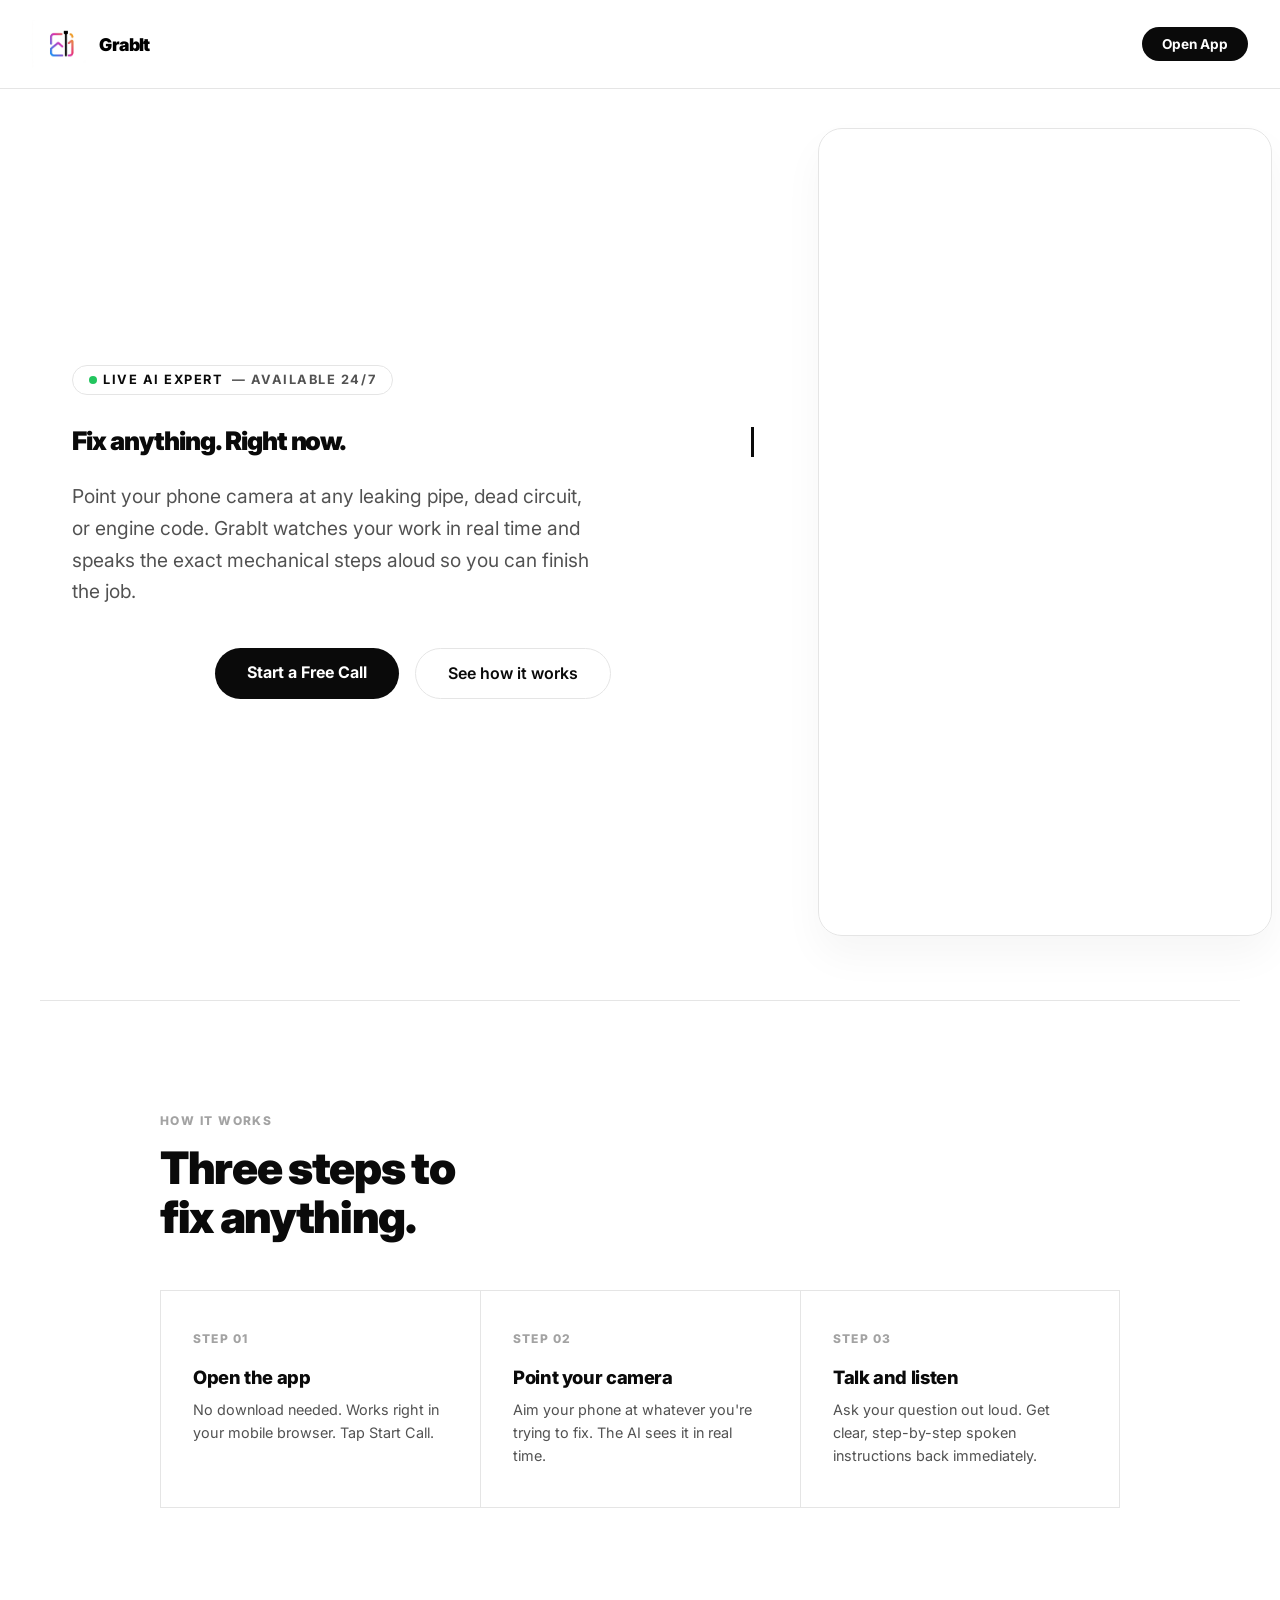
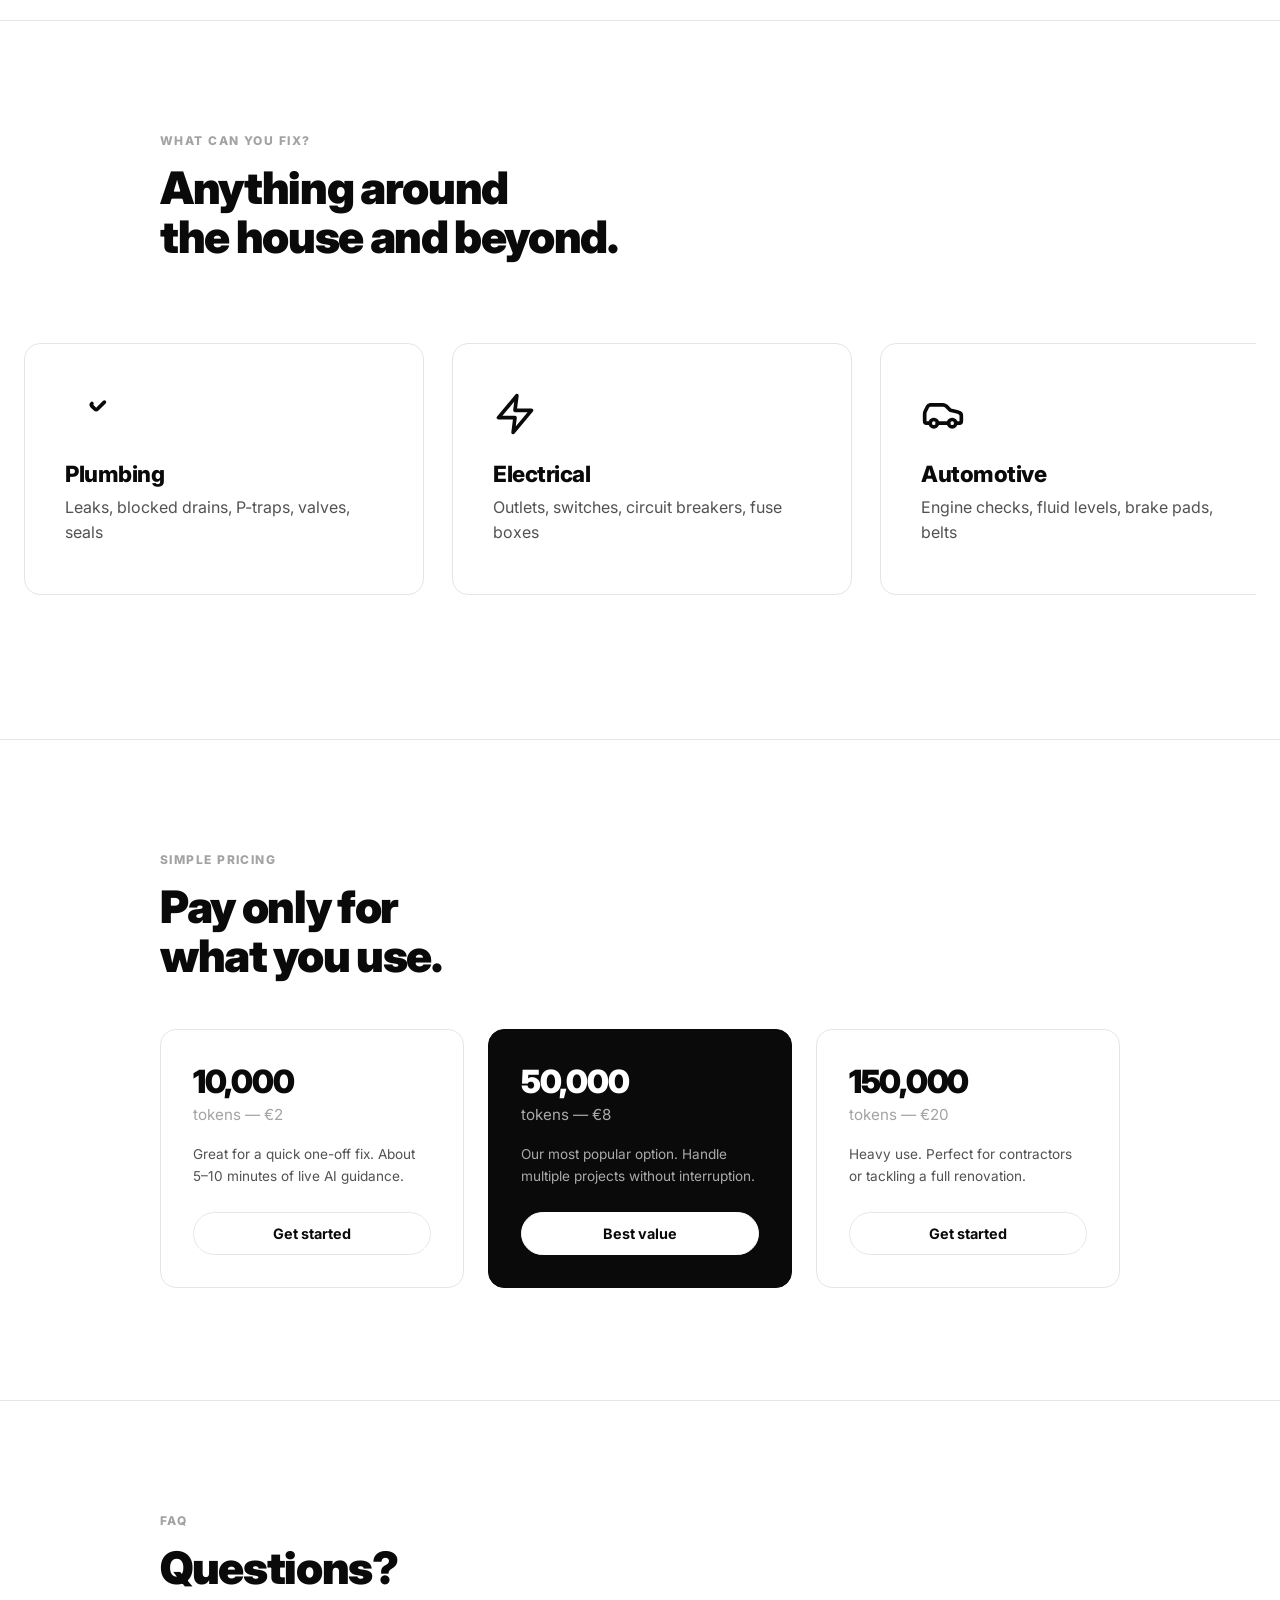
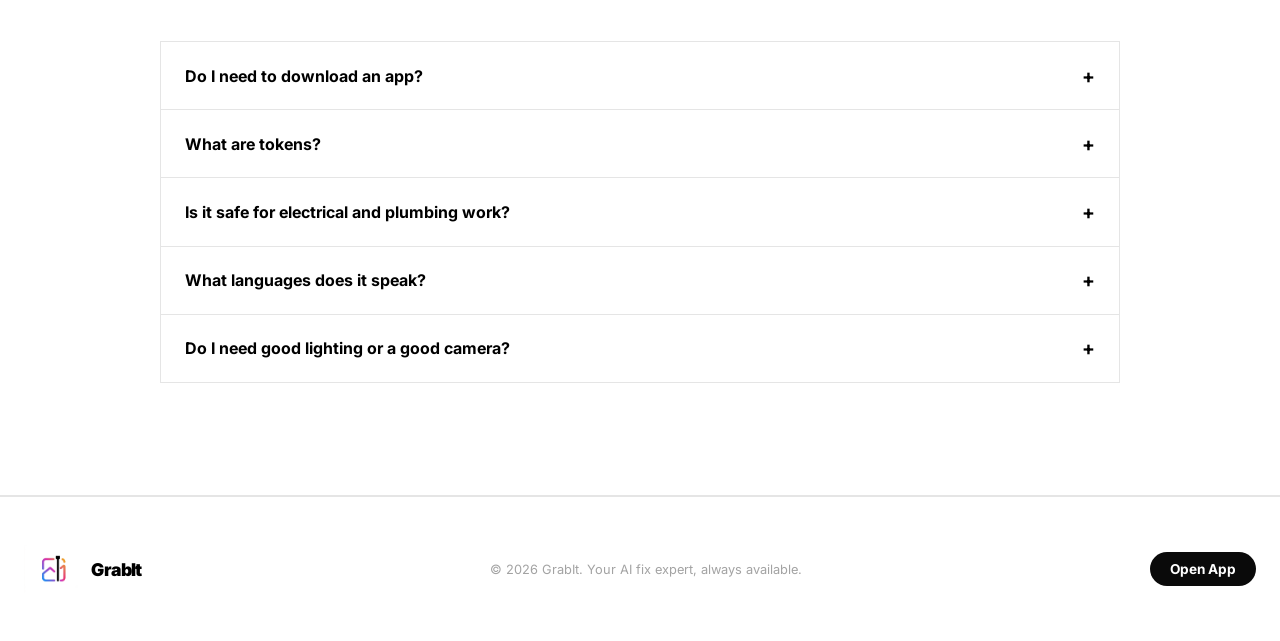
==== index.html @ 89a68fe3 "init" ====
<!DOCTYPE html>
<html lang="en">

<script>
    document.addEventListener("DOMContentLoaded", () => {
        const player = document.getElementById("hero-playlist-player");
        let currentTrack = 1;
        const maxTracks = 5;

        if (player) {
            player.addEventListener("ended", () => {
                currentTrack++;
                if (currentTrack > maxTracks) {
                    currentTrack = 1; // Loops straight back to public/diy1.mp4
                }

                // Updates the file source dynamically string matching: diy1, diy2, diy3...
                player.src = `./public/diy${currentTrack}.mp4`;

                // Forces the browser to flush the old video stream pipeline and load the new file
                player.load();

                // Forces playback initiation on track swap
                player.play().catch(error => {
                    console.log("Autoplay waiting for user interaction:", error);
                });
            });
        }
    });
</script>

<head>
    <meta charset="UTF-8">
    <meta name="viewport" content="width=device-width, initial-scale=1.0">
    <meta name="description"
        content="GrabIt — your real-time AI repair expert. Point your phone camera at any problem and get instant spoken guidance to fix it yourself.">
    <title>GrabIt — AI Fix Expert in Your Pocket</title>
    <link rel="icon" href="/icon.svg" type="image/svg+xml">
    <link rel="icon" href="/logo.png" type="image/png">
    <link rel="shortcut icon" href="/logo.png">
    <link rel="preconnect" href="https://fonts.googleapis.com">
    <link rel="preconnect" href="https://fonts.gstatic.com" crossorigin>
    <link href="https://fonts.googleapis.com/css2?family=Inter:wght@400;500;600;700;800;900&display=swap"
        rel="stylesheet">
    <link rel="stylesheet" href="landind-style.css">
</head>

<body>

    <nav>
        <div class="nav-logo">
            <img src="./public/logo.png" alt="Logo">
            <span>GrabIt</span>
        </div>
        <a href="app.html" class="nav-cta">Open App</a>
    </nav>

    <section class="hero animate-hero">
        <div class="hero-content">
            <div class="hero-eyebrow"><span>Live AI Expert</span> — Available 24/7</div>
            <h1 class="typing-text">Fix anything. Right now.</h1>
            <p class="hero-sub">
                Point your phone camera at any leaking pipe, dead circuit, or engine code. GrabIt watches your work in
                real time and speaks the exact mechanical steps aloud so you can finish the job.
            </p>
            <div class="hero-actions">
                <a href="app.html" class="btn-primary">Start a Free Call</a>
                <a href="#how" class="btn-ghost">See how it works</a>
            </div>
        </div>

        <div class="hero-video-wrapper">
            <div class="video-overlay"></div>
            <video id="hero-playlist-player" src="./public/diy1.mp4" autoplay muted playsinline>
                Your browser does not support the video tag.
            </video>
        </div>
    </section>

    <section class="section scroll-reveal" id="how">
        <div class="section-inner">
            <div class="section-label">How it works</div>
            <h2 class="section-title">Three steps to<br>fix anything.</h2>
            <div class="steps">
                <div class="step">
                    <div class="step-num">Step 01</div>
                    <h3>Open the app</h3>
                    <p>No download needed. Works right in your mobile browser. Tap Start Call.</p>
                </div>
                <div class="step">
                    <div class="step-num">Step 02</div>
                    <h3>Point your camera</h3>
                    <p>Aim your phone at whatever you're trying to fix. The AI sees it in real time.</p>
                </div>
                <div class="step">
                    <div class="step-num">Step 03</div>
                    <h3>Talk and listen</h3>
                    <p>Ask your question out loud. Get clear, step-by-step spoken instructions back immediately.</p>
                </div>
            </div>
        </div>
    </section>

    <section class="section scroll-reveal" id="uses">
        <div class="section-inner">
            <div class="section-label">What can you fix?</div>
            <h2 class="section-title">Anything around<br>the house and beyond.</h2>
        </div>

        <div class="use-cases-marquee">
            <div class="use-cases-track">
                <div class="use-case">
                    <svg class="use-case-svg" viewBox="0 0 24 24" fill="none" stroke="currentColor" stroke-width="2"
                        stroke-linecap="round" stroke-linejoin="round">
                        <path
                            d="M14.7 6.3a1 1 0 0 0 0 1.4l1.6 1.6a1 1 0 0 0 1.4 0l3.77-3.77a6 6 0 0 0-8.49l-9.19 9.19a4 4 0 0 0 5.66 5.66l9.2-9.19a6 6 0 0 0-8.49-8.49l-5.19 5.19" />
                    </svg>
                    <h3>Plumbing</h3>
                    <p>Leaks, blocked drains, P-traps, valves, seals</p>
                </div>
                <div class="use-case">
                    <svg class="use-case-svg" viewBox="0 0 24 24" fill="none" stroke="currentColor" stroke-width="2"
                        stroke-linecap="round" stroke-linejoin="round">
                        <polygon points="13 2 3 14 12 14 11 22 21 10 12 10 13 2" />
                    </svg>
                    <h3>Electrical</h3>
                    <p>Outlets, switches, circuit breakers, fuse boxes</p>
                </div>
                <div class="use-case">
                    <svg class="use-case-svg" viewBox="0 0 24 24" fill="none" stroke="currentColor" stroke-width="2"
                        stroke-linecap="round" stroke-linejoin="round">
                        <path
                            d="M19 17h2c.6 0 1-.4 1-1v-3c0-.9-.7-1.7-1.5-1.9C18.7 10.6 16 10 16 10s-1.3-1.4-2.2-2.3c-.5-.4-1.1-.7-1.8-.7H5c-.6 0-1.1.4-1.4.9l-1.4 2.9A3.7 3.7 0 0 0 2 12v4c0 .6.4 1 1 1h2" />
                        <circle cx="7" cy="17" r="2" />
                        <path d="M9 17h6" />
                        <circle cx="17" cy="17" r="2" />
                    </svg>
                    <h3>Automotive</h3>
                    <p>Engine checks, fluid levels, brake pads, belts</p>
                </div>
                <div class="use-case">
                    <svg class="use-case-svg" viewBox="0 0 24 24" fill="none" stroke="currentColor" stroke-width="2"
                        stroke-linecap="round" stroke-linejoin="round">
                        <rect x="3" y="3" width="18" height="18" rx="2" ry="2" />
                        <line x1="9" y1="3" x2="9" y2="21" />
                        <line x1="15" y1="3" x2="15" y2="21" />
                        <line x1="3" y1="9" x2="21" y2="9" />
                        <line x1="3" y1="15" x2="21" y2="15" />
                    </svg>
                    <h3>Construction</h3>
                    <p>Walls, tiling, flooring, framing, patching</p>
                </div>
                <div class="use-case">
                    <svg class="use-case-svg" viewBox="0 0 24 24" fill="none" stroke="currentColor" stroke-width="2"
                        stroke-linecap="round" stroke-linejoin="round">
                        <path d="M14 14.76V3.5a2.5 2.5 0 0 0-5 0v11.26a4.5 4.5 0 1 0 5 0z" />
                    </svg>
                    <h3>HVAC</h3>
                    <p>Filters, thermostats, vents, AC diagnostics</p>
                </div>
                <div class="use-case">
                    <svg class="use-case-svg" viewBox="0 0 24 24" fill="none" stroke="currentColor" stroke-width="2"
                        stroke-linecap="round" stroke-linejoin="round">
                        <path d="M18 2h-6a2 2 0 0 0-2 2v16a2 2 0 0 0 2 2h6a2 2 0 0 0 2-2V4a2 2 0 0 0-2-2z" />
                        <path d="M14 18h.01" />
                    </svg>
                    <h3>Appliances</h3>
                    <p>Washing machines, ovens, fridges, boilers</p>
                </div>

                <div class="use-case">
                    <svg class="use-case-svg" viewBox="0 0 24 24" fill="none" stroke="currentColor" stroke-width="2"
                        stroke-linecap="round" stroke-linejoin="round">
                        <path
                            d="M14.7 6.3a1 1 0 0 0 0 1.4l1.6 1.6a1 1 0 0 0 1.4 0l3.77-3.77a6 6 0 0 0-8.49l-9.19 9.19a4 4 0 0 0 5.66 5.66l9.2-9.19a6 6 0 0 0-8.49-8.49l-5.19 5.19" />
                    </svg>
                    <h3>Plumbing</h3>
                    <p>Leaks, blocked drains, P-traps, valves, seals</p>
                </div>
                <div class="use-case">
                    <svg class="use-case-svg" viewBox="0 0 24 24" fill="none" stroke="currentColor" stroke-width="2"
                        stroke-linecap="round" stroke-linejoin="round">
                        <polygon points="13 2 3 14 12 14 11 22 21 10 12 10 13 2" />
                    </svg>
                    <h3>Electrical</h3>
                    <p>Outlets, switches, circuit breakers, fuse boxes</p>
                </div>
                <div class="use-case">
                    <svg class="use-case-svg" viewBox="0 0 24 24" fill="none" stroke="currentColor" stroke-width="2"
                        stroke-linecap="round" stroke-linejoin="round">
                        <path
                            d="M19 17h2c.6 0 1-.4 1-1v-3c0-.9-.7-1.7-1.5-1.9C18.7 10.6 16 10 16 10s-1.3-1.4-2.2-2.3c-.5-.4-1.1-.7-1.8-.7H5c-.6 0-1.1.4-1.4.9l-1.4 2.9A3.7 3.7 0 0 0 2 12v4c0 .6.4 1 1 1h2" />
                        <circle cx="7" cy="17" r="2" />
                        <path d="M9 17h6" />
                        <circle cx="17" cy="17" r="2" />
                    </svg>
                    <h3>Automotive</h3>
                    <p>Engine checks, fluid levels, brake pads, belts</p>
                </div>
                <div class="use-case">
                    <svg class="use-case-svg" viewBox="0 0 24 24" fill="none" stroke="currentColor" stroke-width="2"
                        stroke-linecap="round" stroke-linejoin="round">
                        <rect x="3" y="3" width="18" height="18" rx="2" ry="2" />
                        <line x1="9" y1="3" x2="9" y2="21" />
                        <line x1="15" y1="3" x2="15" y2="21" />
                        <line x1="3" y1="9" x2="21" y2="9" />
                        <line x1="3" y1="15" x2="21" y2="15" />
                    </svg>
                    <h3>Construction</h3>
                    <p>Walls, tiling, flooring, framing, patching</p>
                </div>
                <div class="use-case">
                    <svg class="use-case-svg" viewBox="0 0 24 24" fill="none" stroke="currentColor" stroke-width="2"
                        stroke-linecap="round" stroke-linejoin="round">
                        <path d="M14 14.76V3.5a2.5 2.5 0 0 0-5 0v11.26a4.5 4.5 0 1 0 5 0z" />
                    </svg>
                    <h3>HVAC</h3>
                    <p>Filters, thermostats, vents, AC diagnostics</p>
                </div>
                <div class="use-case">
                    <svg class="use-case-svg" viewBox="0 0 24 24" fill="none" stroke="currentColor" stroke-width="2"
                        stroke-linecap="round" stroke-linejoin="round">
                        <path d="M18 2h-6a2 2 0 0 0-2 2v16a2 2 0 0 0 2 2h6a2 2 0 0 0 2-2V4a2 2 0 0 0-2-2z" />
                        <path d="M14 18h.01" />
                    </svg>
                    <h3>Appliances</h3>
                    <p>Washing machines, ovens, fridges, boilers</p>
                </div>
            </div>
        </div>
    </section>

    <section class="section scroll-reveal" id="pricing">
        <div class="section-inner">
            <div class="section-label">Simple pricing</div>
            <h2 class="section-title">Pay only for<br>what you use.</h2>
            <div class="pricing-grid">
                <div class="price-card">
                    <div class="price-tokens">10,000</div>
                    <div class="price-amount">tokens — €2</div>
                    <p class="price-desc">Great for a quick one-off fix. About 5–10 minutes of live AI guidance.</p>
                    <a href="refill.html" class="price-btn">Get started</a>
                </div>
                <div class="price-card featured">
                    <div class="price-tokens">50,000</div>
                    <div class="price-amount">tokens — €8</div>
                    <p class="price-desc">Our most popular option. Handle multiple projects without interruption.</p>
                    <a href="refill.html" class="price-btn">Best value</a>
                </div>
                <div class="price-card">
                    <div class="price-tokens">150,000</div>
                    <div class="price-amount">tokens — €20</div>
                    <p class="price-desc">Heavy use. Perfect for contractors or tackling a full renovation.</p>
                    <a href="refill.html" class="price-btn">Get started</a>
                </div>
            </div>
        </div>
    </section>

    <section class="section scroll-reveal" id="faq">
        <div class="section-inner">
            <div class="section-label">FAQ</div>
            <h2 class="section-title">Questions?</h2>
            <div class="faq-list">
                <div class="faq-item">
                    <button class="faq-q" onclick="toggleFaq(this)">
                        Do I need to download an app?
                        <span class="arrow">+</span>
                    </button>
                    <div class="faq-a">No. GrabIt runs entirely in your mobile browser — Safari, Chrome, Firefox. Just
                        open the link and tap Start Call.</div>
                </div>
                <div class="faq-item">
                    <button class="faq-q" onclick="toggleFaq(this)">
                        What are tokens?
                        <span class="arrow">+</span>
                    </button>
                    <div class="faq-a">Tokens are our usage unit. A live AI call uses tokens as you talk and stream
                        video. You only pay for the time you actually use.</div>
                </div>
                <div class="faq-item">
                    <button class="faq-q" onclick="toggleFaq(this)">
                        Is it safe for electrical and plumbing work?
                        <span class="arrow">+</span>
                    </button>
                    <div class="faq-a">The AI will always tell you to turn off the power or shut the water valve before
                        touching anything. Safety is built into every step.</div>
                </div>
                <div class="faq-item">
                    <button class="faq-q" onclick="toggleFaq(this)">
                        What languages does it speak?
                        <span class="arrow">+</span>
                    </button>
                    <div class="faq-a">Just speak to it in your language and it will match you instantly — English,
                        Spanish, French, German, Croatian, and dozens more.</div>
                </div>
                <div class="faq-item">
                    <button class="faq-q" onclick="toggleFaq(this)">
                        Do I need good lighting or a good camera?
                        <span class="arrow">+</span>
                    </button>
                    <div class="faq-a">Any modern smartphone works. The AI will ask you to reposition the camera if it
                        can't see clearly enough to help you.</div>
                </div>
            </div>
        </div>
    </section>

    <footer>
        <div class="footer-logo nav-logo"> <img src="./public/logo.png" alt="Logo"> GrabIt</div>
        <div class="footer-note">© 2026 GrabIt. Your AI fix expert, always available.</div>
        <a href="app.html" class="nav-cta" style="font-size:0.85rem;">Open App</a>
    </footer>

    <script>
        function toggleFaq(btn) {
            const item = btn.closest('.faq-item');
            item.classList.toggle('open');
        }

        const observerOptions = {
            root: null,
            rootMargin: '0px',
            threshold: 0.15
        };

        const revealOnScroll = new IntersectionObserver((entries, observer) => {
            entries.forEach(entry => {
                if (entry.isIntersecting) {
                    entry.target.classList.add('in-view');
                    observer.unobserve(entry.target);
                }
            });
        }, observerOptions);

        document.querySelectorAll('.scroll-reveal').forEach(el => {
            revealOnScroll.observe(el);
        });
    </script>

</body>

</html>
---- landind-style.css ----
*,
*::before,
*::after {
    box-sizing: border-box;
    margin: 0;
    padding: 0;
}

:root {
    --black: #0a0a0a;
    --white: #ffffff;
    --gray-100: #f5f5f5;
    --gray-200: #e5e5e5;
    --gray-400: #a3a3a3;
    --gray-600: #525252;
}

html {
    scroll-behavior: smooth;
}

body {
    font-family: 'Inter', sans-serif;
    background: var(--white);
    color: var(--black);
    overflow-x: hidden;
}

/* ── NAV ─────────────────────────────────── */
nav {
    position: fixed;
    top: 0;
    left: 0;
    right: 0;
    z-index: 100;
    display: flex;
    justify-content: space-between;
    align-items: center;
    padding: 1.25rem 2rem;
    background: rgba(255, 255, 255, 0.92);
    backdrop-filter: blur(12px);
    border-bottom: 1px solid var(--gray-200);
}

.nav-logo {
    display: flex;
    align-items: center;
    gap: 8px;
    font-size: 1.1rem;
    font-weight: 900;
    letter-spacing: -0.03em;
    color: #000000;
}

.nav-logo img {
    height: 3rem;
    width: auto;
    object-fit: contain;
}

.nav-cta {
    background: var(--black);
    color: var(--white);
    text-decoration: none;
    font-size: 0.85rem;
    font-weight: 700;
    padding: 0.55rem 1.25rem;
    border-radius: 50px;
    transition: opacity 0.2s;
}

.nav-cta:hover {
    opacity: 0.75;
}

/* ── ANIMATIONS ──────────────────────────── */

@keyframes heroFadeUp {
    0% {
        opacity: 0;
        transform: translateY(30px);
    }

    100% {
        opacity: 1;
        transform: translateY(0);
    }
}

/* Typing Keyframes */
@keyframes typing {
    from {
        width: 0
    }

    to {
        width: 100%
    }
}

@keyframes blink-caret {

    from,
    to {
        border-color: transparent
    }

    50% {
        border-color: var(--black);
    }
}

@keyframes marquee {
    0% {
        transform: translate3d(0, 0, 0);
    }

    100% {
        transform: translate3d(-50%, 0, 0);
    }
}

.scroll-reveal {
    opacity: 0;
    transform: translateY(50px);
    transition: opacity 0.8s cubic-bezier(0.16, 1, 0.3, 1), transform 0.8s cubic-bezier(0.16, 1, 0.3, 1);
}

.scroll-reveal.in-view {
    opacity: 1;
    transform: translateY(0);
}

/* ── HERO ────────────────────────────────── */
/* ── UPDATED HERO ENGINE ─────────────────── */
/* ── UPDATED HERO ENGINE ─────────────────── */
.hero {
    min-height: 100vh;
    display: grid;
    grid-template-columns: 60% 40%;
    /* Strict structural layout allocations */
    align-items: center;
    gap: 4rem;
    max-width: 1200px;
    margin: 0 auto;
    padding: 8rem 2rem 4rem;
    border-bottom: 1px solid var(--gray-200);
}

/* ── VIDEO BRUTALIST WRAPPER ─────────────── */
.hero-video-wrapper {
    position: relative;
    width: 100%;
    /* Spans the entire width of the 40% grid column */
    max-width: 100%;
    /* Removes old absolute constraints */
    aspect-ratio: 9 / 16;
    /* Retains crisp native TikTok frame proportions */
    margin: 0 auto;
    border-radius: 24px;
    overflow: hidden;
    border: 1.5px solid var(--gray-200);
    box-shadow: 0 20px 40px rgba(0, 0, 0, 0.04);
}

/* Side Darkening Vignette Filter Layer */
.video-overlay {
    position: absolute;
    inset: 0;
    z-index: 2;
    background: linear-gradient(to right,
            rgba(0, 0, 0, 0.45) 0%,
            transparent 15%,
            transparent 85%,
            rgba(0, 0, 0, 0.45) 100__);
    pointer-events: none;
}

.hero-video-wrapper video {
    width: 100%;
    height: 100%;
    object-fit: cover;
    z-index: 1;
    display: block;
}

/* ── RESPONSIVE RESPACING ────────────────── */
@media (max-width: 900px) {
    .hero {
        grid-template-columns: 1fr;
        /* Stack vertically for mobile viewports */
        gap: 3rem;
        padding-top: 7rem;
        text-align: center;
    }

    .hero-video-wrapper {
        width: 100%;
        max-width: 320px;
        /* Restricts excessive height scaling on handheld screens */
    }
}

/* ── RESPONSIVE RESPACING ────────────────── */
@media (max-width: 900px) {
    .hero {
        grid-template-columns: 1fr;
        gap: 3rem;
        padding-top: 7rem;
        text-align: center;
    }

    .hero-content {
        align-items: center;
        text-align: center;
    }

    .typing-text {
        margin: 0 auto 1.5rem;
    }

    .hero-actions {
        justify-content: center;
    }

    .hero-video-wrapper {
        max-width: 40%;
        /* Scales neatly downward on tablets and mobile screens */
    }
}

.animate-hero .hero-eyebrow,
.animate-hero .hero-sub,
.animate-hero .hero-actions {
    opacity: 0;
    animation: heroFadeUp 1s cubic-bezier(0.16, 1, 0.3, 1) forwards;
}

.animate-hero .hero-eyebrow {
    animation-delay: 0.1s;
}

.animate-hero .hero-sub {
    animation-delay: 1.1s;
}

/* Delayed slightly to let heading finish typing */
.animate-hero .hero-actions {
    animation-delay: 1.3s;
}

.hero-eyebrow {
    display: inline-flex;
    align-items: center;
    gap: 0.5rem;
    font-size: 0.8rem;
    font-weight: 700;
    text-transform: uppercase;
    letter-spacing: 0.12em;
    color: var(--gray-600);
    border: 1px solid var(--gray-200);
    padding: 0.4rem 1rem;
    border-radius: 50px;
    margin-bottom: 2rem;
}

/* Pure CSS Typing Heading Layout */
.typing-text {
    font-size: clamp(1rem, 2vw, 4.5rem);
    font-weight: 900;
    letter-spacing: -0.04em;
    line-height: 1.1;
    max-width: 100%;
    overflow: hidden;
    border-right: 3px solid var(--black);
    white-space: nowrap;
    margin: 0 auto 1.5rem;
    width: 0;
    min-height: 1.2em;
    /* Prevents vertical layout shift */
    animation:
        typing 1.2s steps(25, end) 0.3s forwards,
        blink-caret 0.75s step-end infinite;
}

.hero-eyebrow span {
    color: var(--black);
    display: inline-flex;
    align-items: center;
    gap: 6px;
}

/* Custom CSS Indicator Dot to Replace Emoji */
.hero-eyebrow span::before {
    content: '';
    display: inline-block;
    width: 8px;
    height: 8px;
    background-color: #22c55e;
    border-radius: 50%;
}

.hero-sub {
    font-size: clamp(1rem, 2.5vw, 1.2rem);
    color: var(--gray-600);
    max-width: 520px;
    line-height: 1.65;
    margin-bottom: 2.5rem;
}

.hero-actions {
    display: flex;
    gap: 1rem;
    flex-wrap: wrap;
    justify-content: center;
}

.btn-primary {
    background: var(--black);
    color: var(--white);
    text-decoration: none;
    font-size: 1rem;
    font-weight: 700;
    padding: 0.9rem 2rem;
    border-radius: 50px;
    transition: opacity 0.2s, transform 0.2s;
    display: inline-block;
}

.btn-primary:hover {
    opacity: 0.8;
    transform: translateY(-2px);
}

.btn-ghost {
    background: transparent;
    color: var(--black);
    text-decoration: none;
    font-size: 1rem;
    font-weight: 600;
    padding: 0.9rem 2rem;
    border-radius: 50px;
    border: 1.5px solid var(--gray-200);
    transition: border-color 0.2s, transform 0.2s;
    display: inline-block;
}

.btn-ghost:hover {
    border-color: var(--black);
    transform: translateY(-2px);
}

/* ── HOW IT WORKS ────────────────────────── */
.section {
    padding: 7rem 1.5rem;
    border-bottom: 1px solid var(--gray-200);
}

.section-inner {
    max-width: 960px;
    margin: 0 auto;
}

.section-label {
    font-size: 0.75rem;
    font-weight: 800;
    text-transform: uppercase;
    letter-spacing: 0.12em;
    color: var(--gray-400);
    margin-bottom: 1rem;
}

.section-title {
    font-size: clamp(1.8rem, 4vw, 2.8rem);
    font-weight: 900;
    letter-spacing: -0.03em;
    line-height: 1.1;
    margin-bottom: 3rem;
}

.steps {
    display: grid;
    grid-template-columns: repeat(auto-fit, minmax(220px, 1fr));
    gap: 0;
}

.step {
    padding: 2.5rem 2rem;
    border: 1px solid var(--gray-200);
    border-right: none;
    transition: background 0.2s;
}

.step:last-child {
    border-right: 1px solid var(--gray-200);
}

.step:hover {
    background: var(--gray-100);
}

.step-num {
    font-size: 0.75rem;
    font-weight: 800;
    color: var(--gray-400);
    text-transform: uppercase;
    letter-spacing: 0.1em;
    margin-bottom: 1.25rem;
}

.step h3 {
    font-size: 1.15rem;
    font-weight: 800;
    margin-bottom: 0.6rem;
    letter-spacing: -0.02em;
}

.step p {
    font-size: 0.9rem;
    color: var(--gray-600);
    line-height: 1.6;
}

/* ── AUTOMATED USE CASES TRACK ── */
.use-cases-marquee {
    width: 100%;
    overflow: hidden;
    padding: 2rem 0;
    position: relative;
}

.use-cases-track {
    white-space: nowrap;
    display: inline-block;
    animation: marquee 25s linear infinite;
}

.use-cases-track:hover {
    animation-play-state: paused;
}

.use-case {
    display: inline-block;
    vertical-align: top;
    background: var(--white);
    border: 1px solid var(--gray-200);
    padding: 3rem 2.5rem;
    width: 400px;
    margin-right: 24px;
    white-space: normal;
    border-radius: 16px;
    transition: background 0.25s, color 0.25s, transform 0.25s;
}

.use-case:hover {
    background: var(--white);
    color: var(--black);
    transform: translateY(-4px);
}

.use-case-svg {
    width: 44px;
    height: 44px;
    margin-bottom: 20px;
    color: inherit;
}

.use-case-svg:hover {
    color: var(--black);
}

.use-case h3 {
    font-size: 1.4rem;
    font-weight: 800;
    letter-spacing: -0.02em;
    margin-bottom: 0.5rem;
}

.use-case p {
    font-size: 1rem;
    color: var(--gray-600);
    line-height: 1.6;
}

.use-case:hover p {
    color: var(--gray-400);
}

/* ── PRICING ─────────────────────────────── */
.pricing-grid {
    display: grid;
    grid-template-columns: repeat(auto-fit, minmax(240px, 1fr));
    gap: 1.5rem;
    margin-top: 1rem;
}

.price-card {
    border: 1.5px solid var(--gray-200);
    padding: 2rem;
    border-radius: 16px;
    transition: border-color 0.2s, transform 0.2s;
}

.price-card:hover {
    border-color: var(--black);
    transform: translateY(-4px);
}

.price-card.featured {
    background: var(--black);
    color: var(--white);
    border-color: var(--black);
}

.price-tokens {
    font-size: 2rem;
    font-weight: 900;
    letter-spacing: -0.04em;
    margin-bottom: 0.25rem;
}

.price-amount {
    font-size: 0.95rem;
    color: var(--gray-400);
    margin-bottom: 1.25rem;
}

.price-card.featured .price-amount {
    color: #aaa;
}

.price-desc {
    font-size: 0.85rem;
    color: var(--gray-600);
    line-height: 1.6;
    margin-bottom: 1.5rem;
}

.price-card.featured .price-desc {
    color: #aaa;
}

.price-btn {
    display: block;
    text-align: center;
    text-decoration: none;
    font-size: 0.9rem;
    font-weight: 700;
    padding: 0.75rem;
    border-radius: 50px;
    border: 1.5px solid var(--gray-200);
    color: var(--black);
    transition: background 0.2s, color 0.2s;
}

.price-btn:hover {
    background: var(--black);
    color: var(--white);
    border-color: var(--black);
}

.price-card.featured .price-btn {
    background: var(--white);
    color: var(--black);
    border-color: var(--white);
}

.price-card.featured .price-btn:hover {
    background: var(--gray-200);
}

/* ── FAQ ─────────────────────────────────── */
.faq-list {
    display: flex;
    flex-direction: column;
    gap: 0;
    border: 1px solid var(--gray-200);
}

.faq-item {
    border-bottom: 1px solid var(--gray-200);
    overflow: hidden;
}

.faq-item:last-child {
    border-bottom: none;
}

.faq-q {
    width: 100%;
    background: none;
    border: none;
    text-align: left;
    font-family: 'Inter', sans-serif;
    font-size: 1rem;
    font-weight: 700;
    padding: 1.35rem 1.5rem;
    cursor: pointer;
    display: flex;
    justify-content: space-between;
    align-items: center;
    transition: background 0.15s;
}

.faq-q:hover {
    background: var(--gray-100);
}

.faq-q .arrow {
    font-size: 1.2rem;
    transition: transform 0.25s;
    flex-shrink: 0;
}

.faq-item.open .arrow {
    transform: rotate(45deg);
}

.faq-a {
    display: none;
    padding: 0 1.5rem 1.25rem;
    font-size: 0.9rem;
    color: var(--gray-600);
    line-height: 1.7;
}

.faq-item.open .faq-a {
    display: block;
}

/* ── FOOTER ──────────────────────────────── */
footer {
    padding: 3rem 1.5rem;
    display: flex;
    justify-content: space-between;
    align-items: center;
    flex-wrap: wrap;
    gap: 1rem;
    border-top: 1px solid var(--gray-200);
}

.footer-logo {
    font-size: 1.1rem;
    font-weight: 900;
    letter-spacing: -0.03em;
}

.footer-note {
    font-size: 0.8rem;
    color: var(--gray-400);
}

/* ── RESPONSIVE ──────────────────────────── */
@media (max-width: 600px) {
    nav {
        padding: 1rem 1.25rem;
    }

    .typing-text {
        white-space: normal;
        /* Permits normal wrapping on smaller screens */
        border-right: none;
        animation: heroFadeUp 1s cubic-bezier(0.16, 1, 0.3, 1) forwards;
        animation-delay: 0.25s;
        width: 100%;
        opacity: 0;
    }

    .use-case {
        width: 300px;
        padding: 2rem 1.5rem;
    }

    .step {
        border-right: 1px solid var(--gray-200);
        border-bottom: none;
    }

    .step:last-child {
        border-bottom: 1px solid var(--gray-200);
    }

    footer {
        flex-direction: column;
        text-align: center;
    }
}
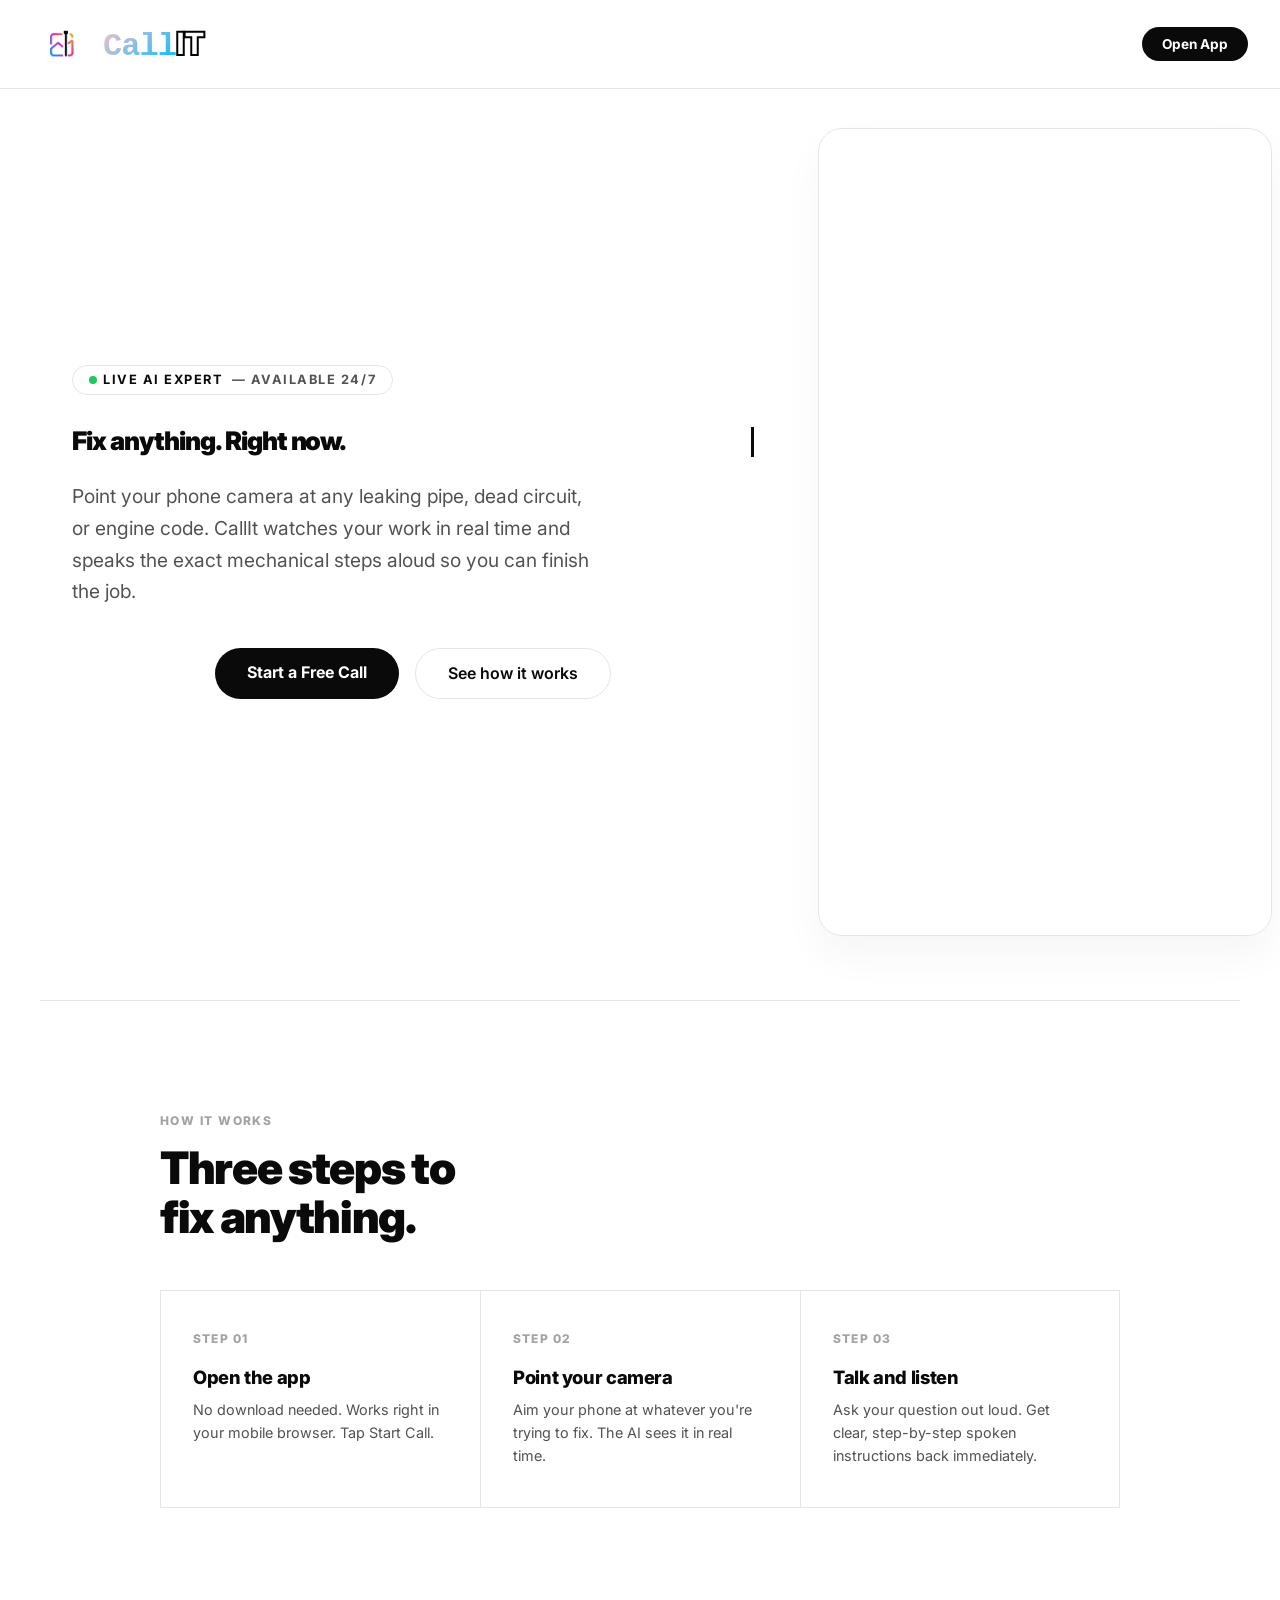
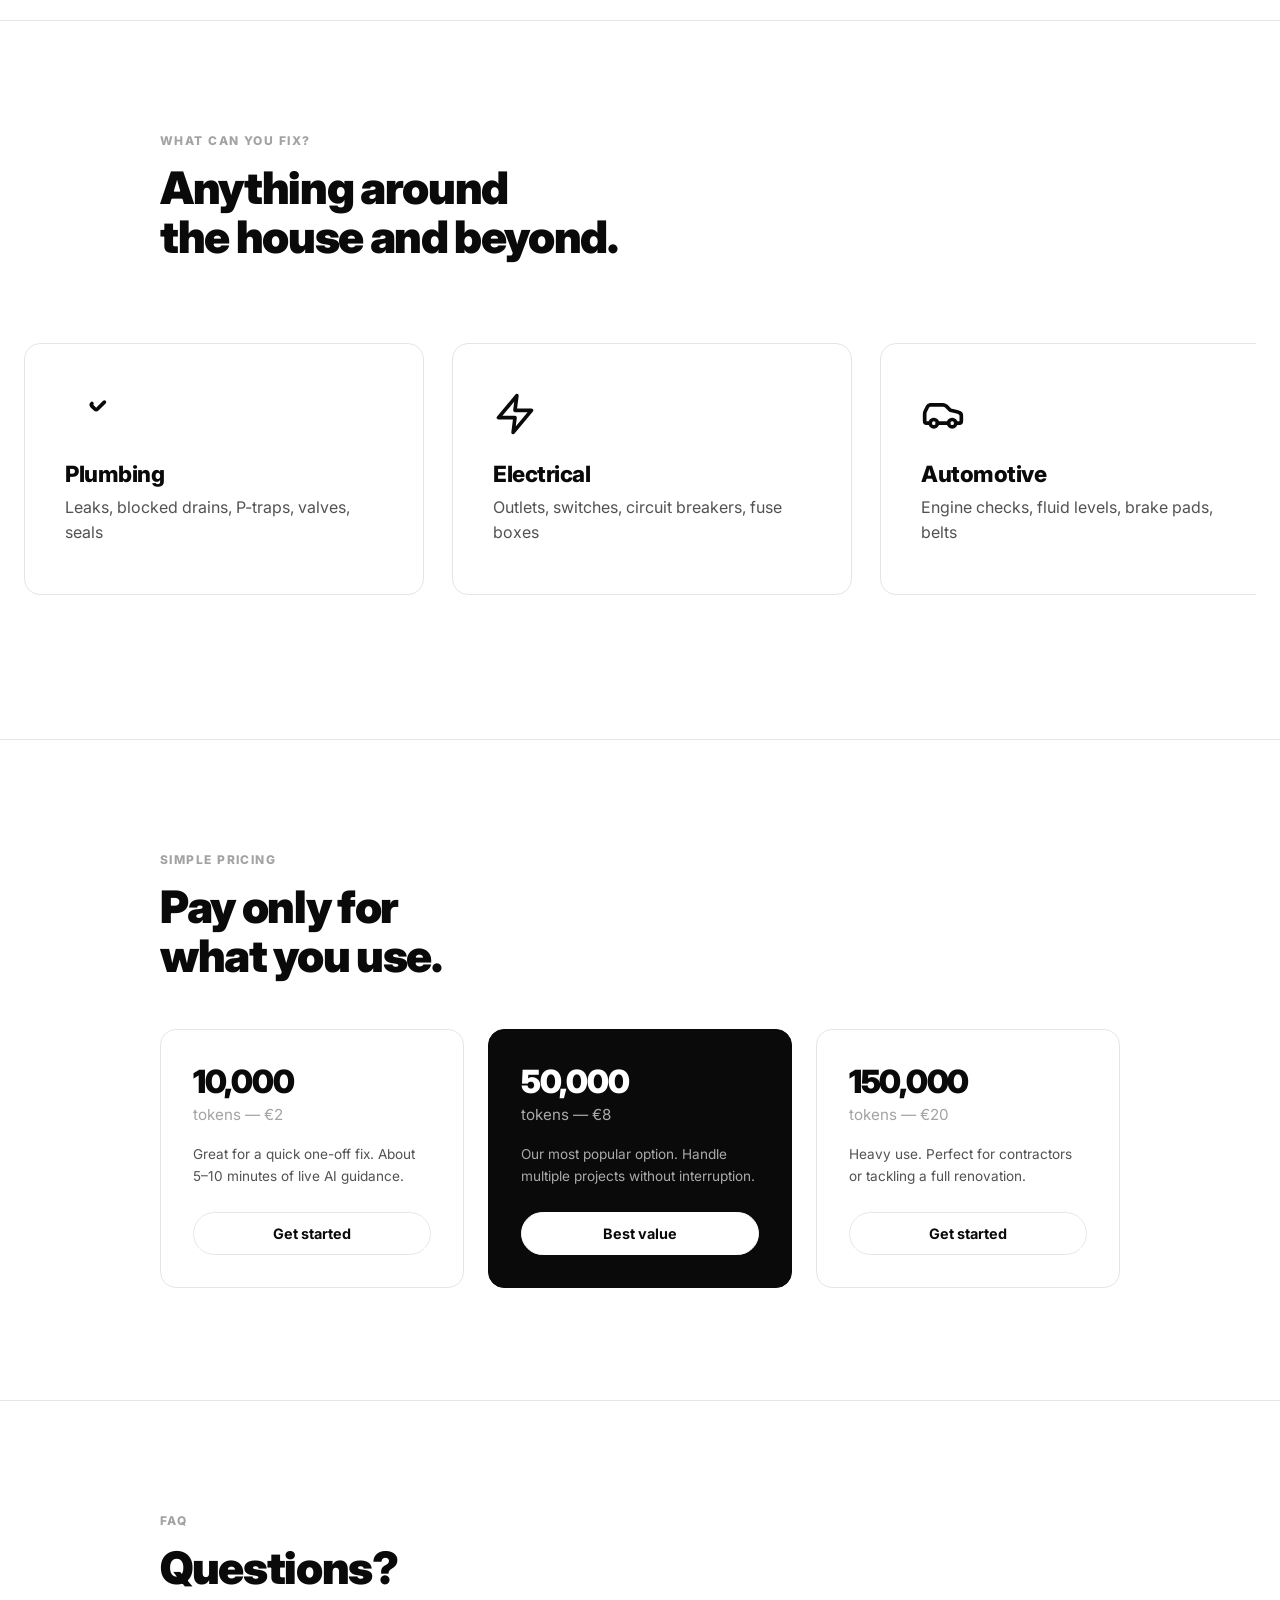
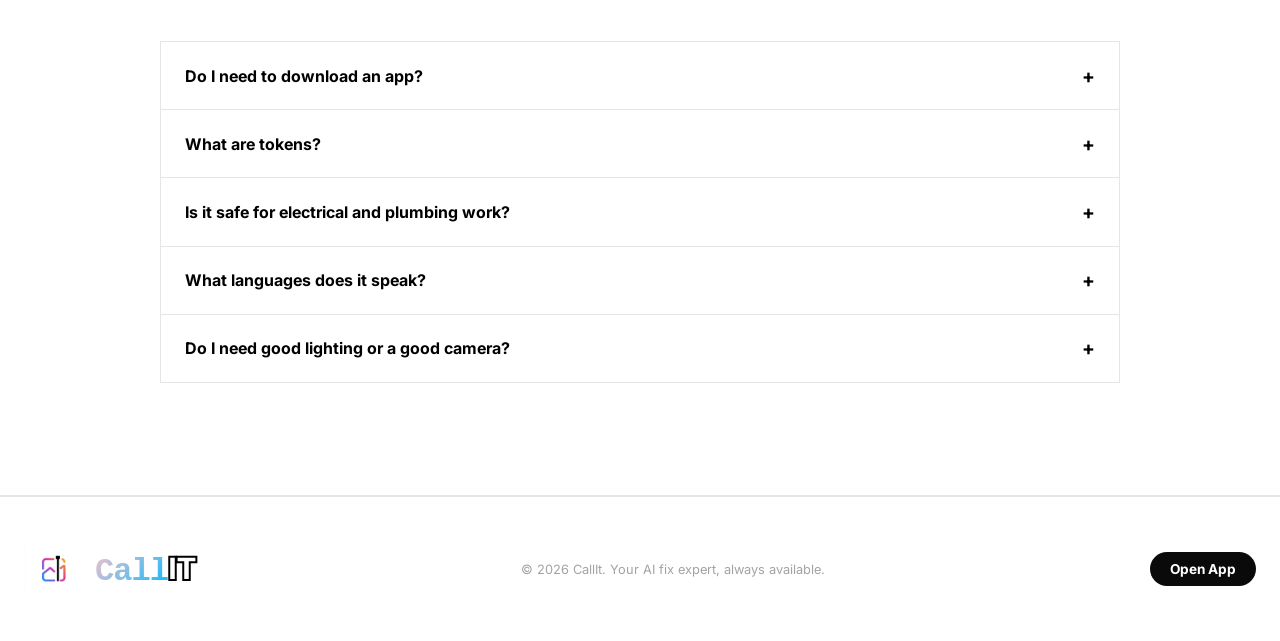
==== commit 9c853586: "new logo design name" ====
--- a/index.html
+++ b/index.html
@@ -1,40 +1,14 @@
 <!DOCTYPE html>
 <html lang="en">
 
-<script>
-    document.addEventListener("DOMContentLoaded", () => {
-        const player = document.getElementById("hero-playlist-player");
-        let currentTrack = 1;
-        const maxTracks = 5;
-
-        if (player) {
-            player.addEventListener("ended", () => {
-                currentTrack++;
-                if (currentTrack > maxTracks) {
-                    currentTrack = 1; // Loops straight back to public/diy1.mp4
-                }
-
-                // Updates the file source dynamically string matching: diy1, diy2, diy3...
-                player.src = `./public/diy${currentTrack}.mp4`;
-
-                // Forces the browser to flush the old video stream pipeline and load the new file
-                player.load();
-
-                // Forces playback initiation on track swap
-                player.play().catch(error => {
-                    console.log("Autoplay waiting for user interaction:", error);
-                });
-            });
-        }
-    });
-</script>
+
 
 <head>
     <meta charset="UTF-8">
     <meta name="viewport" content="width=device-width, initial-scale=1.0">
     <meta name="description"
-        content="GrabIt — your real-time AI repair expert. Point your phone camera at any problem and get instant spoken guidance to fix it yourself.">
-    <title>GrabIt — AI Fix Expert in Your Pocket</title>
+        content="CallIt — your real-time AI repair expert. Point your phone camera at any problem and get instant spoken guidance to fix it yourself.">
+    <title>CallIt — AI Fix Expert in Your Pocket</title>
     <link rel="icon" href="/icon.svg" type="image/svg+xml">
     <link rel="icon" href="/logo.png" type="image/png">
     <link rel="shortcut icon" href="/logo.png">
@@ -50,7 +24,9 @@
     <nav>
         <div class="nav-logo">
             <img src="./public/logo.png" alt="Logo">
-            <span>GrabIt</span>
+            <h1 class="brand-logo">
+            <span class="indicator-bars">Call</span>IT
+            </h1>
         </div>
         <a href="app.html" class="nav-cta">Open App</a>
     </nav>
@@ -60,7 +36,7 @@
             <div class="hero-eyebrow"><span>Live AI Expert</span> — Available 24/7</div>
             <h1 class="typing-text">Fix anything. Right now.</h1>
             <p class="hero-sub">
-                Point your phone camera at any leaking pipe, dead circuit, or engine code. GrabIt watches your work in
+                Point your phone camera at any leaking pipe, dead circuit, or engine code. CallIt watches your work in
                 real time and speaks the exact mechanical steps aloud so you can finish the job.
             </p>
             <div class="hero-actions">
@@ -71,7 +47,7 @@
 
         <div class="hero-video-wrapper">
             <div class="video-overlay"></div>
-            <video id="hero-playlist-player" src="./public/diy1.mp4" autoplay muted playsinline>
+            <video id="hero-playlist-player" src="./public/diy.mp4" autoplay muted playsinline>
                 Your browser does not support the video tag.
             </video>
         </div>
@@ -267,7 +243,7 @@
                         Do I need to download an app?
                         <span class="arrow">+</span>
                     </button>
-                    <div class="faq-a">No. GrabIt runs entirely in your mobile browser — Safari, Chrome, Firefox. Just
+                    <div class="faq-a">No. CallIt runs entirely in your mobile browser — Safari, Chrome, Firefox. Just
                         open the link and tap Start Call.</div>
                 </div>
                 <div class="faq-item">
@@ -307,8 +283,10 @@
     </section>
 
     <footer>
-        <div class="footer-logo nav-logo"> <img src="./public/logo.png" alt="Logo"> GrabIt</div>
-        <div class="footer-note">© 2026 GrabIt. Your AI fix expert, always available.</div>
+        <div class="footer-logo nav-logo"> <img src="./public/logo.png" alt="Logo"> <h1 class="brand-logo">
+            <span class="indicator-bars">Call</span>IT
+            </h1></div>
+        <div class="footer-note">© 2026 CallIt. Your AI fix expert, always available.</div>
         <a href="app.html" class="nav-cta" style="font-size:0.85rem;">Open App</a>
     </footer>
 
--- a/landind-style.css
+++ b/landind-style.css
@@ -37,7 +37,7 @@
     justify-content: space-between;
     align-items: center;
     padding: 1.25rem 2rem;
-    background: rgba(255, 255, 255, 0.92);
+    background: rgb(255, 255, 255);
     backdrop-filter: blur(12px);
     border-bottom: 1px solid var(--gray-200);
 }
@@ -185,47 +185,131 @@
 }
 
 /* ── RESPONSIVE RESPACING ────────────────── */
+/* ── CONSOLIDATED RESPONSIVE ARCHITECTURE ────────────────── */
 @media (max-width: 900px) {
     .hero {
         grid-template-columns: 1fr;
-        /* Stack vertically for mobile viewports */
-        gap: 3rem;
-        padding-top: 7rem;
-        text-align: center;
-    }
-
+        /* Drop side-by-side split layout */
+        position: relative;
+        padding: 6rem 1rem 2rem;
+        min-height: 100vh;
+        display: flex;
+        align-items: center;
+        justify-content: center;
+        overflow: hidden;
+    }
+
+    /* Transform Video Container into Fullscreen Background */
     .hero-video-wrapper {
+        position: absolute;
+        inset: 0;
         width: 100%;
-        max-width: 320px;
-        /* Restricts excessive height scaling on handheld screens */
-    }
-}
-
-/* ── RESPONSIVE RESPACING ────────────────── */
-@media (max-width: 900px) {
-    .hero {
-        grid-template-columns: 1fr;
-        gap: 3rem;
-        padding-top: 7rem;
-        text-align: center;
-    }
-
+        height: 100%;
+        max-width: 100% !important;
+        /* Forces layout breakout */
+        border-radius: 0;
+        /* Flush edge-to-edge layout */
+        border: none;
+        z-index: 1;
+    }
+
+    /* Deep Vignette Overlap Filter */
+    .video-overlay {
+        background: radial-gradient(circle,
+                rgba(0, 0, 0, 0.2) 0%,
+                rgba(0, 0, 0, 0.7) 100%);
+        z-index: 2;
+    }
+
+    /* Dark Glass Morphic Text Panel Overlay */
     .hero-content {
+        position: relative;
+        z-index: 3;
+        width: 100%;
+        max-width: 480px;
+        margin: 0 auto;
+        padding: 2.5rem 1.75rem;
+        background: rgba(252, 252, 252, 0.932);
+        /* Translucent dark ground */
+        backdrop-filter: blur(20px) saturate(160%);
+        /* Frosted glass styling */
+        -webkit-backdrop-filter: blur(20px) saturate(160%);
+        border-radius: 28px;
+        border: 1px solid rgba(255, 255, 255, 0.12);
+        box-shadow: 0 30px 60px rgba(0, 0, 0, 0.4);
         align-items: center;
         text-align: center;
     }
 
+    /* Flip Typography to White for Contrast On Dark Glass */
     .typing-text {
+        color: var(--black);
         margin: 0 auto 1.5rem;
+        white-space: normal;
+        /* Force standard text wrap handling */
+        border-right: none;
+        width: 100%;
+    }
+
+    .hero-sub {
+        color: rgba(255, 255, 255, 0.8);
+        margin-bottom: 2rem;
+    }
+
+    .hero-eyebrow {
+        color: rgba(255, 255, 255, 0.7);
+        border-color: rgba(255, 255, 255, 0.2);
+        background: rgba(255, 255, 255, 0.05);
+        margin-bottom: 1.5rem;
+    }
+
+    .hero-eyebrow span {
+        color: var(--white);
     }
 
     .hero-actions {
         justify-content: center;
-    }
-
-    .hero-video-wrapper {
-        max-width: 40%;
-        /* Scales neatly downward on tablets and mobile screens */
+        width: 100%;
+    }
+
+    .btn-primary {
+        background: var(--white);
+        color: var(--black);
+        width: 100%;
+        /* Full span action loops for mobile utility */
+        text-align: center;
+    }
+
+    .btn-ghost {
+        color: var(--white);
+        border-color: rgba(255, 255, 255, 0.3);
+        width: 100%;
+        text-align: center;
+    }
+
+    .btn-ghost:hover {
+        border-color: var(--white);
+    }
+}
+
+@media (max-width: 600px) {
+    .use-case {
+        width: 300px;
+        padding: 2rem 1.5rem;
+    }
+
+    .step {
+        border-right: 1px solid var(--gray-200);
+        border-bottom: none;
+    }
+
+    .step:last-child {
+        border-bottom: 1px solid var(--gray-200);
+    }
+
+    footer {
+        flex-direction: column;
+        text-align: center;
     }
 }
 
@@ -684,4 +768,36 @@
         flex-direction: column;
         text-align: center;
     }
-}+}
+.brand-logo {
+    font-family: 'Inter', 'Montserrat', sans-serif;
+    font-weight: 900;
+    font-size: 2rem;
+    letter-spacing: -1px; /* Slightly adjusted so the outlines don't overlap awkwardly */
+   
+    display: inline-block;
+    
+    /* 🎨 White fill with a sharp black outline */
+    color: #ffffff;
+    -webkit-text-stroke: 2px #000000; 
+    text-stroke: 2px #000000;
+}
+
+.brand-logo .indicator-bars {
+    font-family: 'Courier New', monospace; 
+    padding-left: 4px;
+    font-style: normal; 
+    display: inline-block;
+    
+    /* 🪓 Strip the inherited black border outline from these letters */
+    -webkit-text-stroke: 0px transparent;
+    text-stroke: 0px transparent;
+
+    /* 🌈 Premium Gradient Masking */
+    background: linear-gradient(135deg, pink 0%, #00bcff 100%, purple 100%);
+    -webkit-background-clip: text;
+    background-clip: text;
+    -webkit-text-fill-color: transparent; /* Makes the gradient visible through the text shape */
+    
+    /* Subtle neon glow matching the gradient engine */
+  
